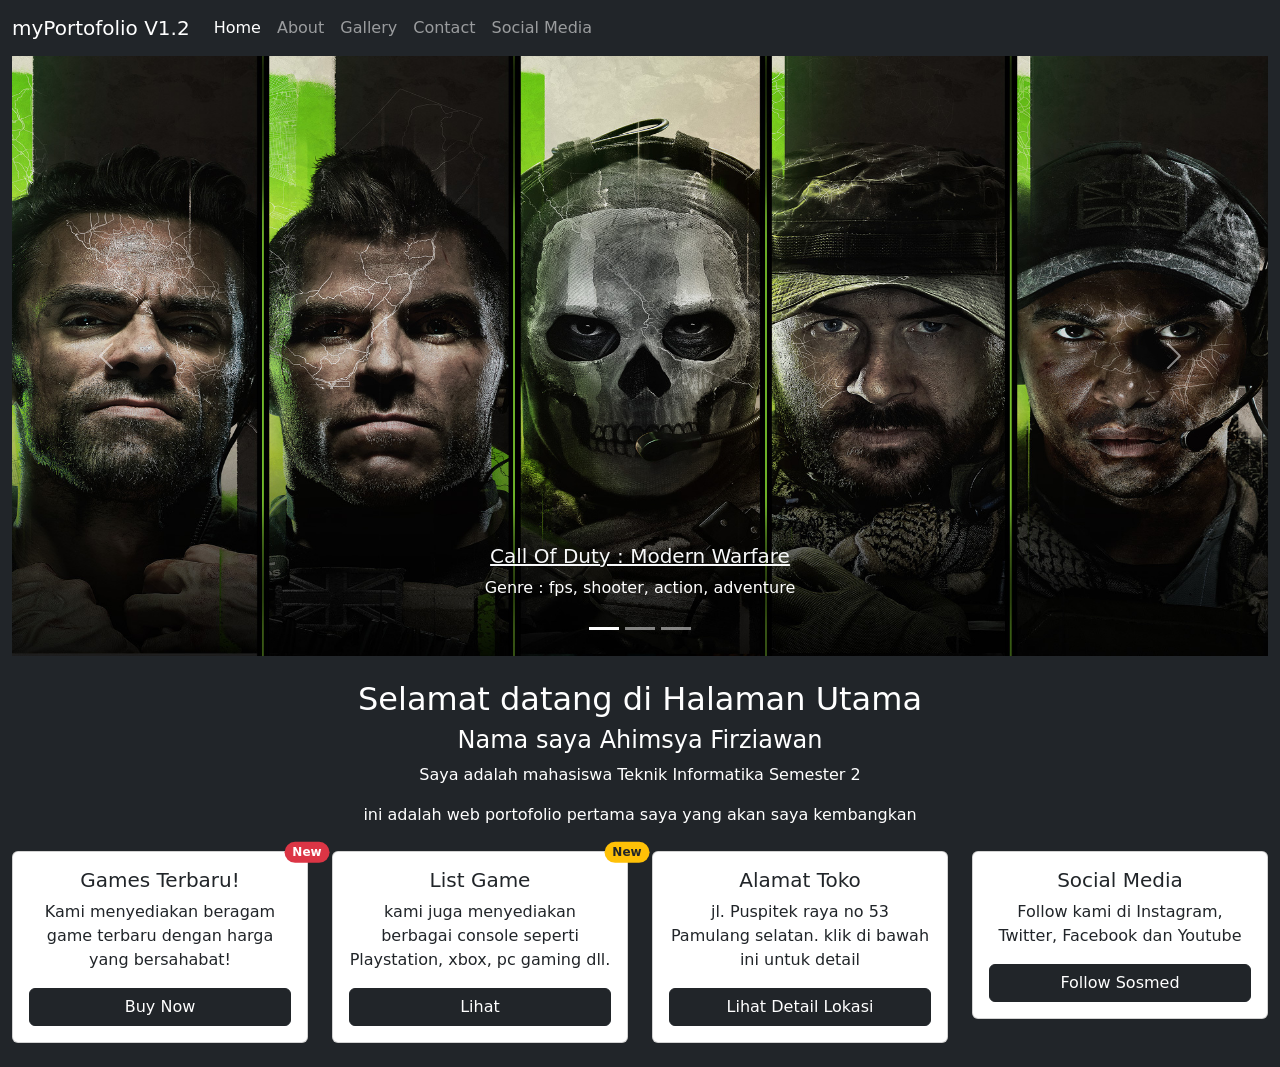
==== index.html @ 84532dfd "first commit" ====
<!DOCTYPE html>
<html lang="en">
<head>
    <meta charset="UTF-8">
    <meta http-equiv="X-UA-Compatible" content="IE=edge">
    <meta name="viewport" content="width=device-width, initial-scale=1.0">
    <link rel="stylesheet" href="/bootstrap-5.3/css/bootstrap.min.css">
    <title>HOMEPAGE</title>
</head>
<body class="bg-dark">
    <!-- nav section start -->
        <nav class="navbar navbar-expand-lg navbar-dark bg-dark text-light sticky-top">
            <div class="container-fluid">
                <a class="navbar-brand" href="#">myPortofolio V1.2</a>
                <button class="navbar-toggler" type="button" data-bs-toggle="collapse" data-bs-target="#navbarSupportedContent" aria-controls="navbarSupportedContent" aria-expanded="false" aria-label="Toggle navigation">
                    <span class="navbar-toggler-icon"></span>
                </button>
                    <div class="collapse navbar-collapse" id="navbarSupportedContent">
                        <ul class="navbar-nav me-auto mb-2 mb-lg-0">
                            <li class="nav-item">
                                <a class="nav-link active" aria-current="page" href="/index.html">Home</a>
                            </li>
                            <li class="nav-item">
                                <a class="nav-link" href="/about/index.html">About</a>
                            </li>
                                <li class="nav-item">
                                    <a class="nav-link" href="/gallery/index.html">Gallery</a>
                                </li>
                                <li class="nav-item">
                                    <a class="nav-link" href="/contact/index.html">Contact</a>
                                </li>
                                <li class="nav-item">
                                    <a class="nav-link" href="/sosmed/index.html">Social Media</a></li>
                        </ul>
                        <!-- <form class="d-flex" role="search">
                        <input class="form-control me-2" type="search" placeholder="Search" aria-label="Search">
                        <button class="btn btn-outline-light" type="submit">Search</button>
                        </form> -->
                    </div>
            </div>
        </nav>
    <!-- nav section end -->

    <!-- layout 1 start -->
    <div class="container-fluid text-center text-white" style="height: 100vh;">

        <!-- carousel image start -->
            <div id="carouselExampleCaptions" class="carousel slide">
                <div class="carousel-indicators">
                <button type="button" data-bs-target="#carouselExampleCaptions" data-bs-slide-to="0" class="active" aria-current="true" aria-label="Slide 1"></button>
                <button type="button" data-bs-target="#carouselExampleCaptions" data-bs-slide-to="1" aria-label="Slide 2"></button>
                <button type="button" data-bs-target="#carouselExampleCaptions" data-bs-slide-to="2" aria-label="Slide 3"></button>
                </div>

                <div class="carousel-inner">

                    <!-- carousel 1 -->
                    <div class="carousel-item active">
                        <img src="/assets/carousel1.jpg"  class="d-block w-100" alt="img" style="height: 600px;">
                        <div class="carousel-caption">
                        <a href="gallery/index.html" class="text-light"><h5>Call Of Duty : Modern Warfare</h5></a>
                        <p>Genre : fps, shooter, action, adventure</p>
                        </div>
                    </div>

                    <!-- carousel 2 -->
                    <div class="carousel-item">
                        <img src="/assets/carousel-gow.jpg" class="d-block w-100" alt="my-img" style="height: 600px;">
                        <div class="carousel-caption">
                        <a href="gallery/index.html" class="text-light"><h5>God Of War</h5></a> 
                        <p>Genre : Action-adventure games, Computer role-playing games, Fighting games, Hack and butcher, Adventure</p>
                        </div>
                    </div>
                    
                    <!-- carousel 3 -->
                    <div class="carousel-item">
                        <img src="/assets/carousel-elden.jpg" class="d-block w-100" alt="my-img" style="height: 600px;">
                        <div class="carousel-caption">
                        <a href="gallery/index.html" class="text-light"><h5>Elden Ring</h5></a> 
                        <p>Genre : Adventure games, Action role-playing games, Fighting games, Platform games</p>
                        </div>
                    </div>

                </div>

                <button class="carousel-control-prev" type="button" data-bs-target="#carouselExampleCaptions" data-bs-slide="prev">
                <span class="carousel-control-prev-icon" aria-hidden="true"></span>
                <span class="visually-hidden">Previous</span>
                </button>
                <button class="carousel-control-next" type="button" data-bs-target="#carouselExampleCaptions" data-bs-slide="next">
                <span class="carousel-control-next-icon" aria-hidden="true"></span>
                <span class="visually-hidden">Next</span>
                </button>
            </div>
        <!-- carousel image end -->
        
        <!-- ucapan selamat start -->
        <div class="row text-center align-items-center mt-4">
            <div class="col-12">
                <h2>Selamat datang di Halaman Utama</h2> 
                <h4>Nama saya Ahimsya Firziawan</h4>
                <p>Saya adalah mahasiswa Teknik Informatika Semester 2</p> 
                <p>ini adalah web portofolio pertama saya yang akan saya kembangkan</p>
            </div>
        </div>
        <!-- ucapan selamat end -->

        <!-- card starts -->
            <div class="row text-dark mt-2">
                <div class="col-sm-3 mb-4 mb-sm-0">
                    <div class="card">
                        <div class="card-body">
                            <h5 class="card-title text-center">Games Terbaru!</h5>
                            <p class="card-text">Kami menyediakan beragam game terbaru dengan harga yang bersahabat!</p>
                            <a href="/contact/index.html" class="btn btn-dark d-block">Buy Now</a>
                            <span class="position-absolute top-0 start-100 translate-middle badge rounded-pill bg-danger">
                                New
                            </span>
                            
                        </div>
                    </div>
                </div>

                <div class="col-sm-3 mb-4">
                    <div class="card">
                        <div class="card-body">
                            <h5 class="card-title">List Game</h5>
                            <p class="card-text">kami juga menyediakan berbagai console seperti Playstation, xbox, pc gaming dll.</p>
                            <a href="/gallery/index.html" class="btn btn-dark d-block">Lihat</a>
                            <span class="position-absolute top-0 start-100 translate-middle badge rounded-pill bg-warning text-dark">
                                New
                            </span>
                        </div>
                    </div>
                </div>

                <div class="col-sm-3 mb-4">
                    <div class="card">
                        <div class="card-body">
                            <h5 class="card-title">Alamat Toko</h5>
                            <p class="card-text">jl. Puspitek raya no 53 Pamulang selatan. klik di bawah ini untuk detail</p>
                            <a href="about/index.html" class="btn btn-dark d-block">Lihat Detail Lokasi</a>
                        </div>
                    </div>
                </div>

                <div class="col-sm-3 mb-4">
                    <div class="card">
                        <div class="card-body">
                            <h5 class="card-title">Social Media</h5>
                            <p class="card-text">Follow kami di Instagram, Twitter, Facebook dan Youtube</p>
                            <a href="sosmed/index.html" class="btn btn-dark d-block">Follow Sosmed</a>
                        </div>
                    </div>
                </div>

            </div>
        <!-- card end -->
        
    </div>
    <!-- layout 1 end -->
    
    <script src="/bootstrap-5.3/js/bootstrap.min.js"></script>
</body>
</html>
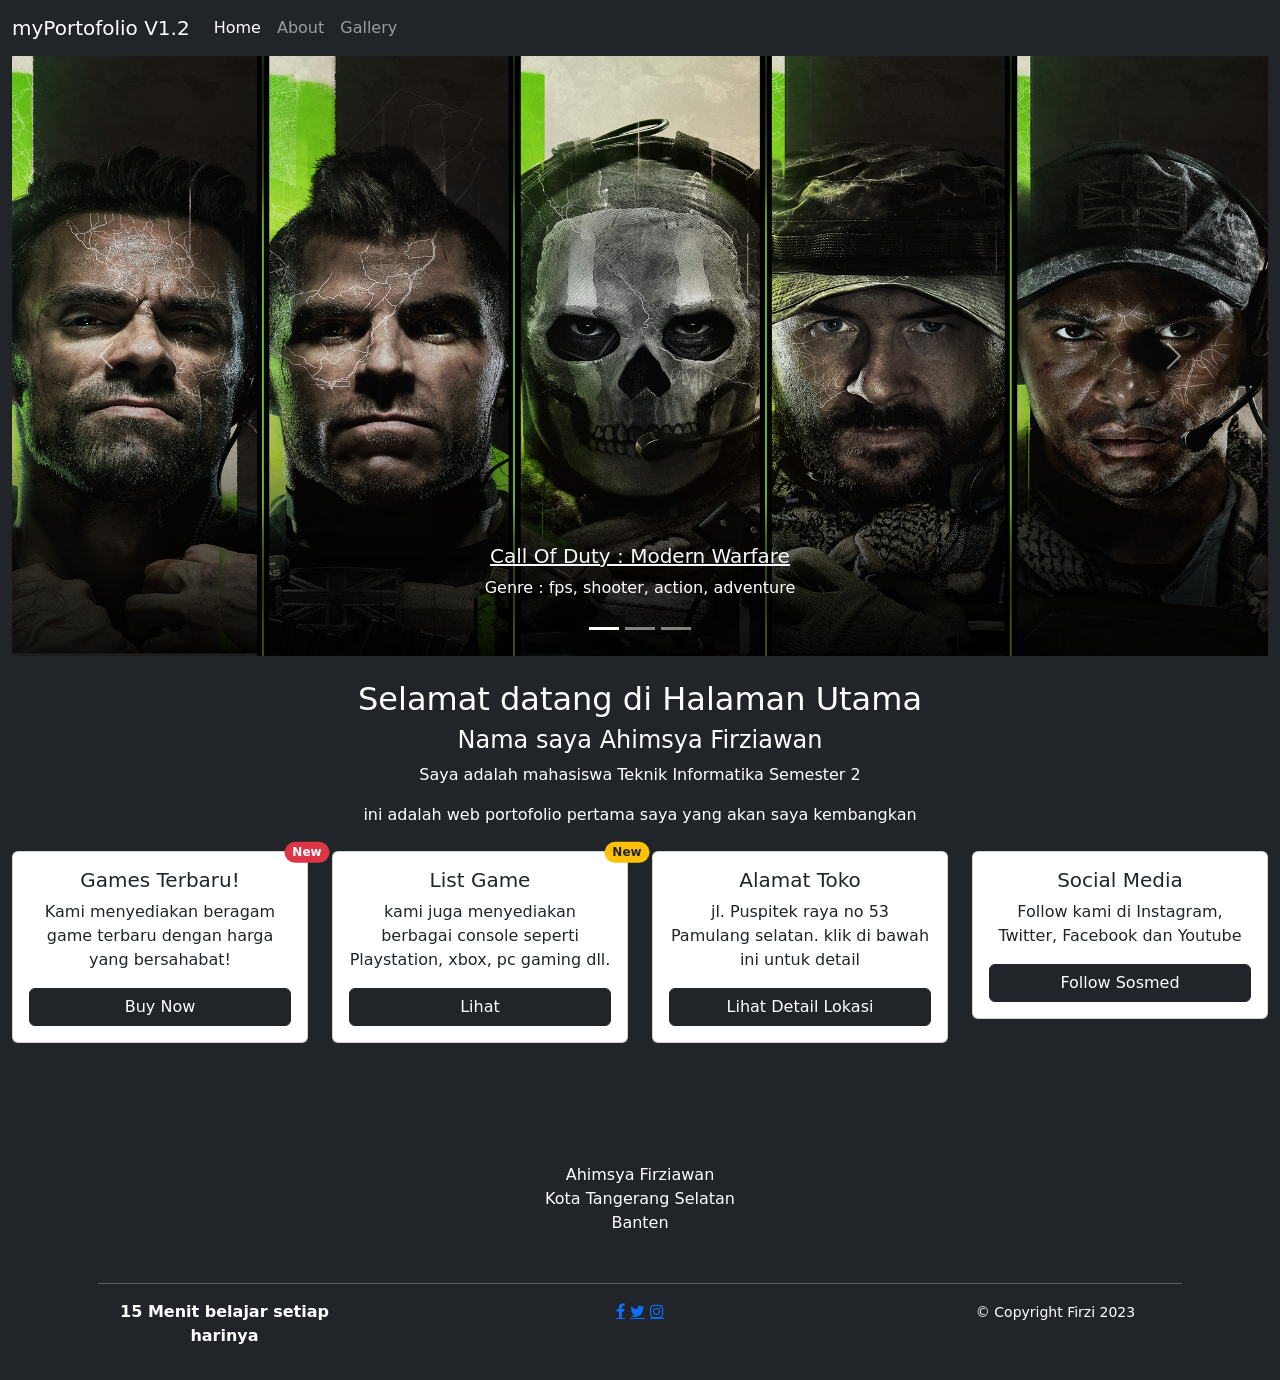
==== commit 3fadd9af: "add footer dll" ====
--- a/index.html
+++ b/index.html
@@ -5,6 +5,8 @@
     <meta http-equiv="X-UA-Compatible" content="IE=edge">
     <meta name="viewport" content="width=device-width, initial-scale=1.0">
     <link rel="stylesheet" href="/bootstrap-5.3/css/bootstrap.min.css">
+    <link rel="stylesheet" href="/script/icon-sosmed.css">
+    <link rel="stylesheet" href="https://cdnjs.cloudflare.com/ajax/libs/font-awesome/4.7.0/css/font-awesome.min.css">
     <title>HOMEPAGE</title>
 </head>
 <body class="bg-dark">
@@ -26,16 +28,7 @@
                                 <li class="nav-item">
                                     <a class="nav-link" href="/gallery/index.html">Gallery</a>
                                 </li>
-                                <li class="nav-item">
-                                    <a class="nav-link" href="/contact/index.html">Contact</a>
-                                </li>
-                                <li class="nav-item">
-                                    <a class="nav-link" href="/sosmed/index.html">Social Media</a></li>
                         </ul>
-                        <!-- <form class="d-flex" role="search">
-                        <input class="form-control me-2" type="search" placeholder="Search" aria-label="Search">
-                        <button class="btn btn-outline-light" type="submit">Search</button>
-                        </form> -->
                     </div>
             </div>
         </nav>
@@ -156,6 +149,36 @@
 
             </div>
         <!-- card end -->
+
+        <!-- footer start -->
+        <footer class="footer">
+            <div class="container">
+                <div class="pt-5 px-lg-3 px-0 pb-3">
+                    <p class="my-5">Ahimsya Firziawan<br>
+                        Kota Tangerang Selatan <br>Banten
+                    </p>
+                    <hr>
+                    <div class="row">
+                        <div class="col-sm-3">
+                            <p class="font-weight-600 mr-5"><strong>15 Menit belajar setiap harinya</strong></p>        
+                        </div>
+                        <div class="col-sm-6 social-media">
+                            <dl>
+                                <dd>
+                                    <a href="/index.html" class="fa fa-facebook"></a>
+                                    <a href="/index.html" class="fa fa-twitter"></a>
+                                    <a href="https://www.instagram.com/ahimsyafirzi/" class="fa fa-instagram"></a>
+                                </dd>
+                            </dl>
+                        </div>
+                        <div class="col-sm-3">
+                            <small class="copyright">&copy; Copyright Firzi 2023</small>
+                        </div>
+                    </div>
+                </div>
+            </div>
+        </footer>
+        <!-- footer end -->
         
     </div>
     <!-- layout 1 end -->
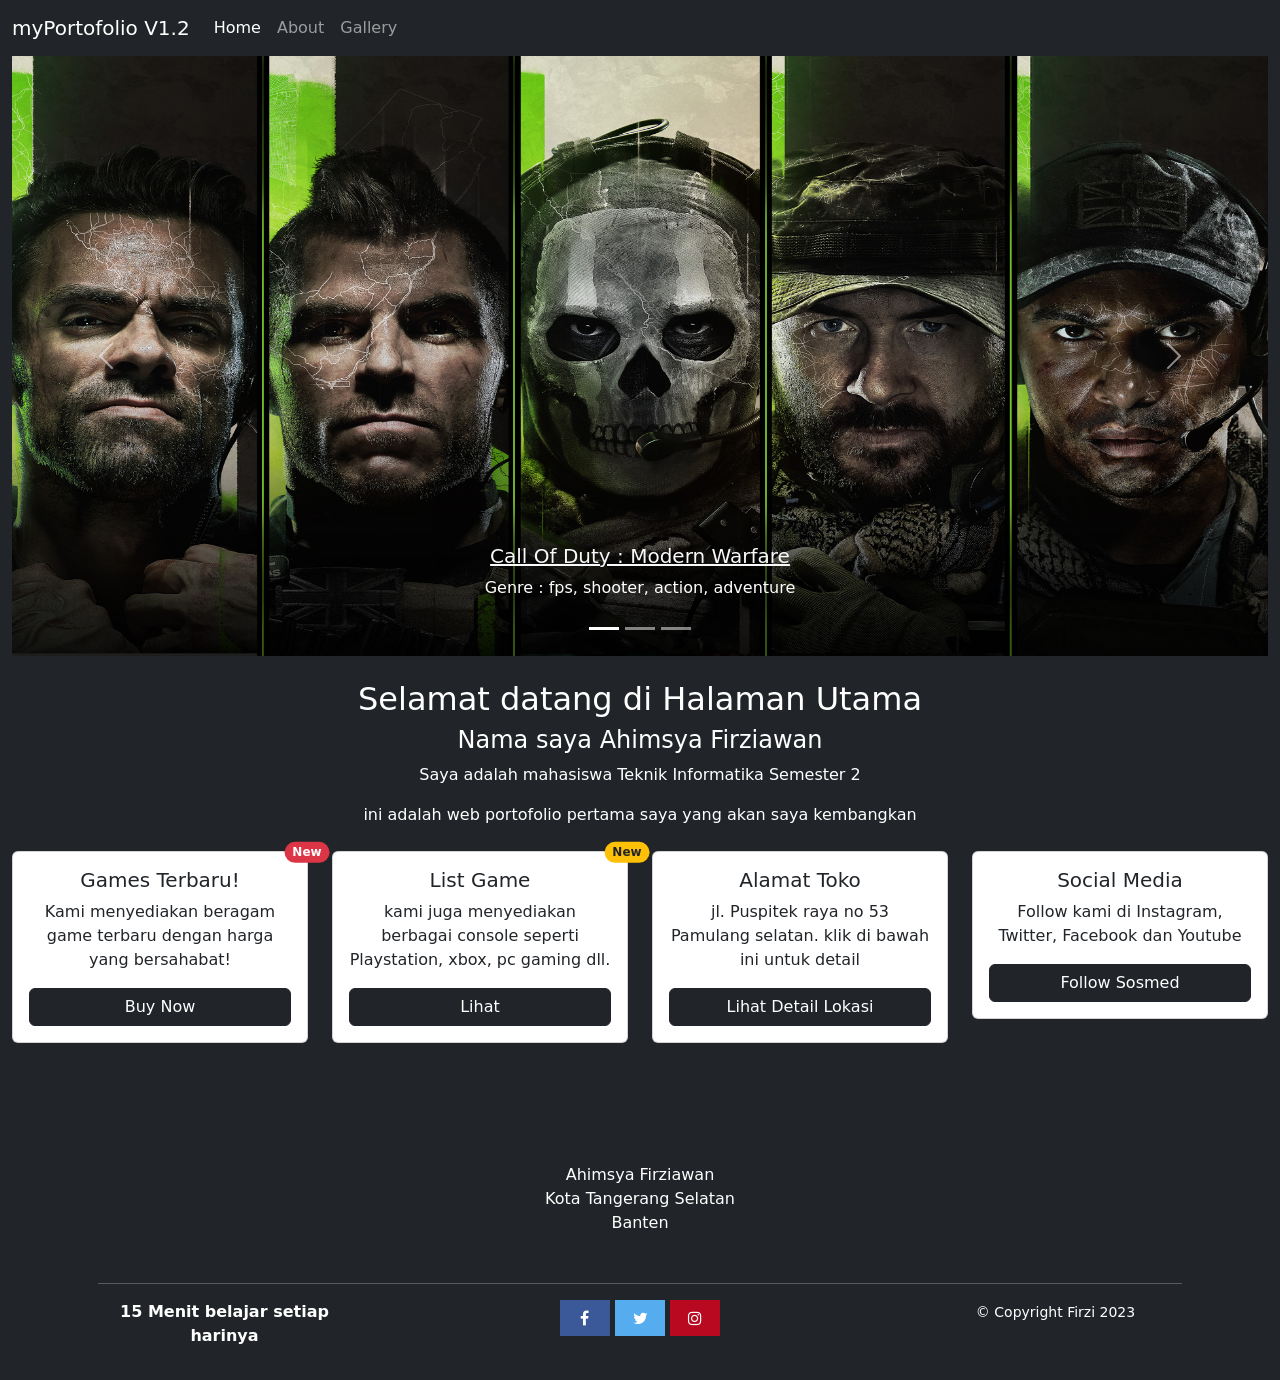
==== commit 0c0c3f73: "menambahkan PopUp pada menu Homepage" ====
--- a/index.html
+++ b/index.html
@@ -105,7 +105,7 @@
                         <div class="card-body">
                             <h5 class="card-title text-center">Games Terbaru!</h5>
                             <p class="card-text">Kami menyediakan beragam game terbaru dengan harga yang bersahabat!</p>
-                            <a href="/contact/index.html" class="btn btn-dark d-block">Buy Now</a>
+                            <a class="btn btn-dark d-block" data-bs-toggle="modal" data-bs-target="#gamesTerbaru">Buy Now</a>                           
                             <span class="position-absolute top-0 start-100 translate-middle badge rounded-pill bg-danger">
                                 New
                             </span>
@@ -132,7 +132,7 @@
                         <div class="card-body">
                             <h5 class="card-title">Alamat Toko</h5>
                             <p class="card-text">jl. Puspitek raya no 53 Pamulang selatan. klik di bawah ini untuk detail</p>
-                            <a href="about/index.html" class="btn btn-dark d-block">Lihat Detail Lokasi</a>
+                            <a class="btn btn-dark d-block" data-bs-toggle="modal" data-bs-target="#gamesTerbaru">Lihat Detail Lokasi</a>
                         </div>
                     </div>
                 </div>
@@ -142,13 +142,15 @@
                         <div class="card-body">
                             <h5 class="card-title">Social Media</h5>
                             <p class="card-text">Follow kami di Instagram, Twitter, Facebook dan Youtube</p>
-                            <a href="sosmed/index.html" class="btn btn-dark d-block">Follow Sosmed</a>
+                            <a href="about/index.html" class="btn btn-dark d-block">Follow Sosmed</a>
                         </div>
                     </div>
                 </div>
 
             </div>
         <!-- card end -->
+
+        
 
         <!-- footer start -->
         <footer class="footer">
@@ -182,6 +184,25 @@
         
     </div>
     <!-- layout 1 end -->
+
+    <!-- Modal Start -->
+    <div class="modal fade" id="gamesTerbaru" tabindex="-1" aria-labelledby="exampleModalLabel" aria-hidden="true">
+        <div class="modal-dialog">
+        <div class="modal-content">
+            <div class="modal-header">
+            <h1 class="modal-title fs-5" id="exampleModalLabel">HALLO!!</h1>
+            <button type="button" class="btn-close" data-bs-dismiss="modal" aria-label="Close"></button>
+            </div>
+            <div class="modal-body">
+                <p>Coming Soon Gais!!</p>
+            </div>
+            <div class="modal-footer">
+            <button type="button" class="btn btn-secondary" data-bs-dismiss="modal">Close</button>
+            </div>
+        </div>
+        </div>
+    </div>
+    <!-- Modal Start end -->
     
     <script src="/bootstrap-5.3/js/bootstrap.min.js"></script>
 </body>
--- a/script/icon-sosmed.css
+++ b/script/icon-sosmed.css
@@ -0,0 +1,33 @@
+ /* Style all font awesome icons */
+.fa {
+    padding: 10px;
+    font-size: 30px;
+    width: 50px;
+    text-align: center;
+    text-decoration: none;
+    
+}
+
+  /* Add a hover effect if you want */
+.fa:hover {
+    opacity: 0.7;
+}
+
+  /* Set a specific color for each brand */
+
+  /* Facebook */
+.fa-facebook {
+    background: #3B5998;
+    color: white;
+}
+
+  /* Twitter */
+.fa-twitter {
+    background: #55ACEE;
+    color: white;
+} 
+
+.fa-instagram {
+    background: #b90920;
+    color: white;
+}
